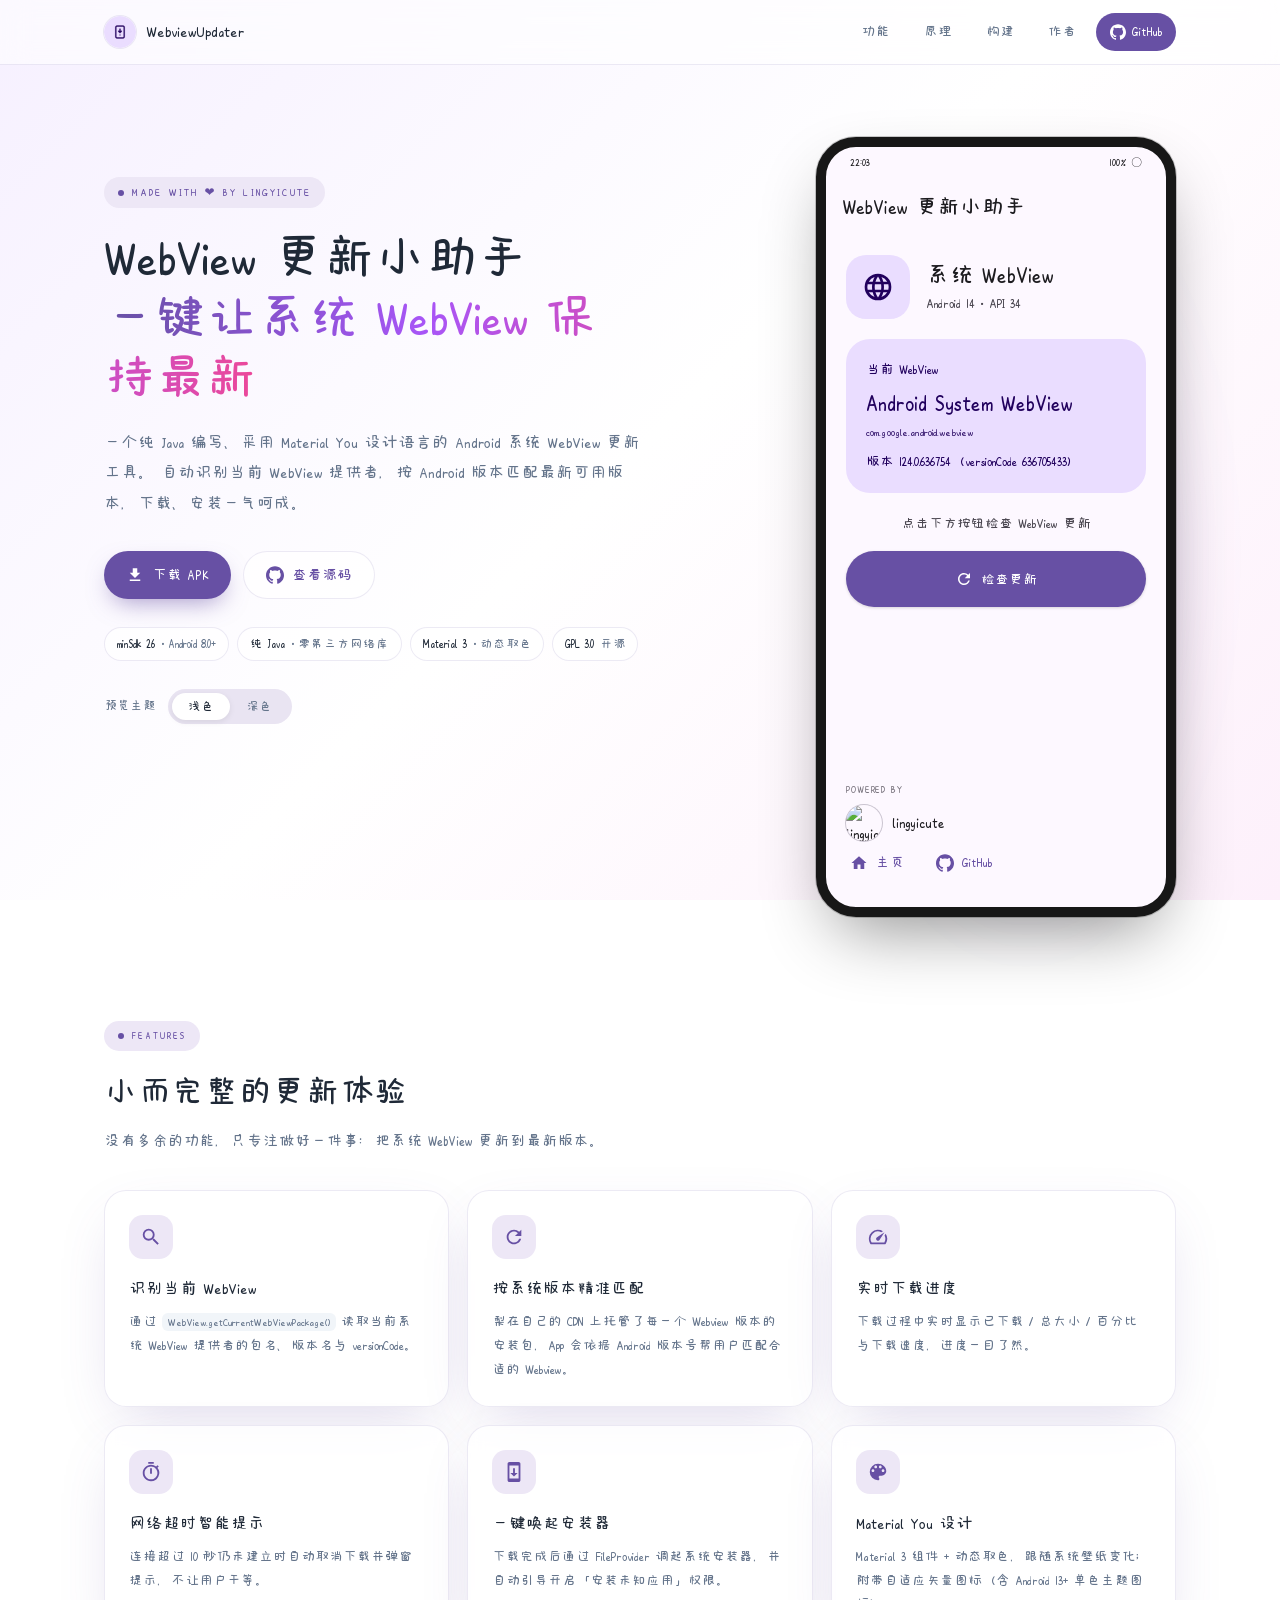
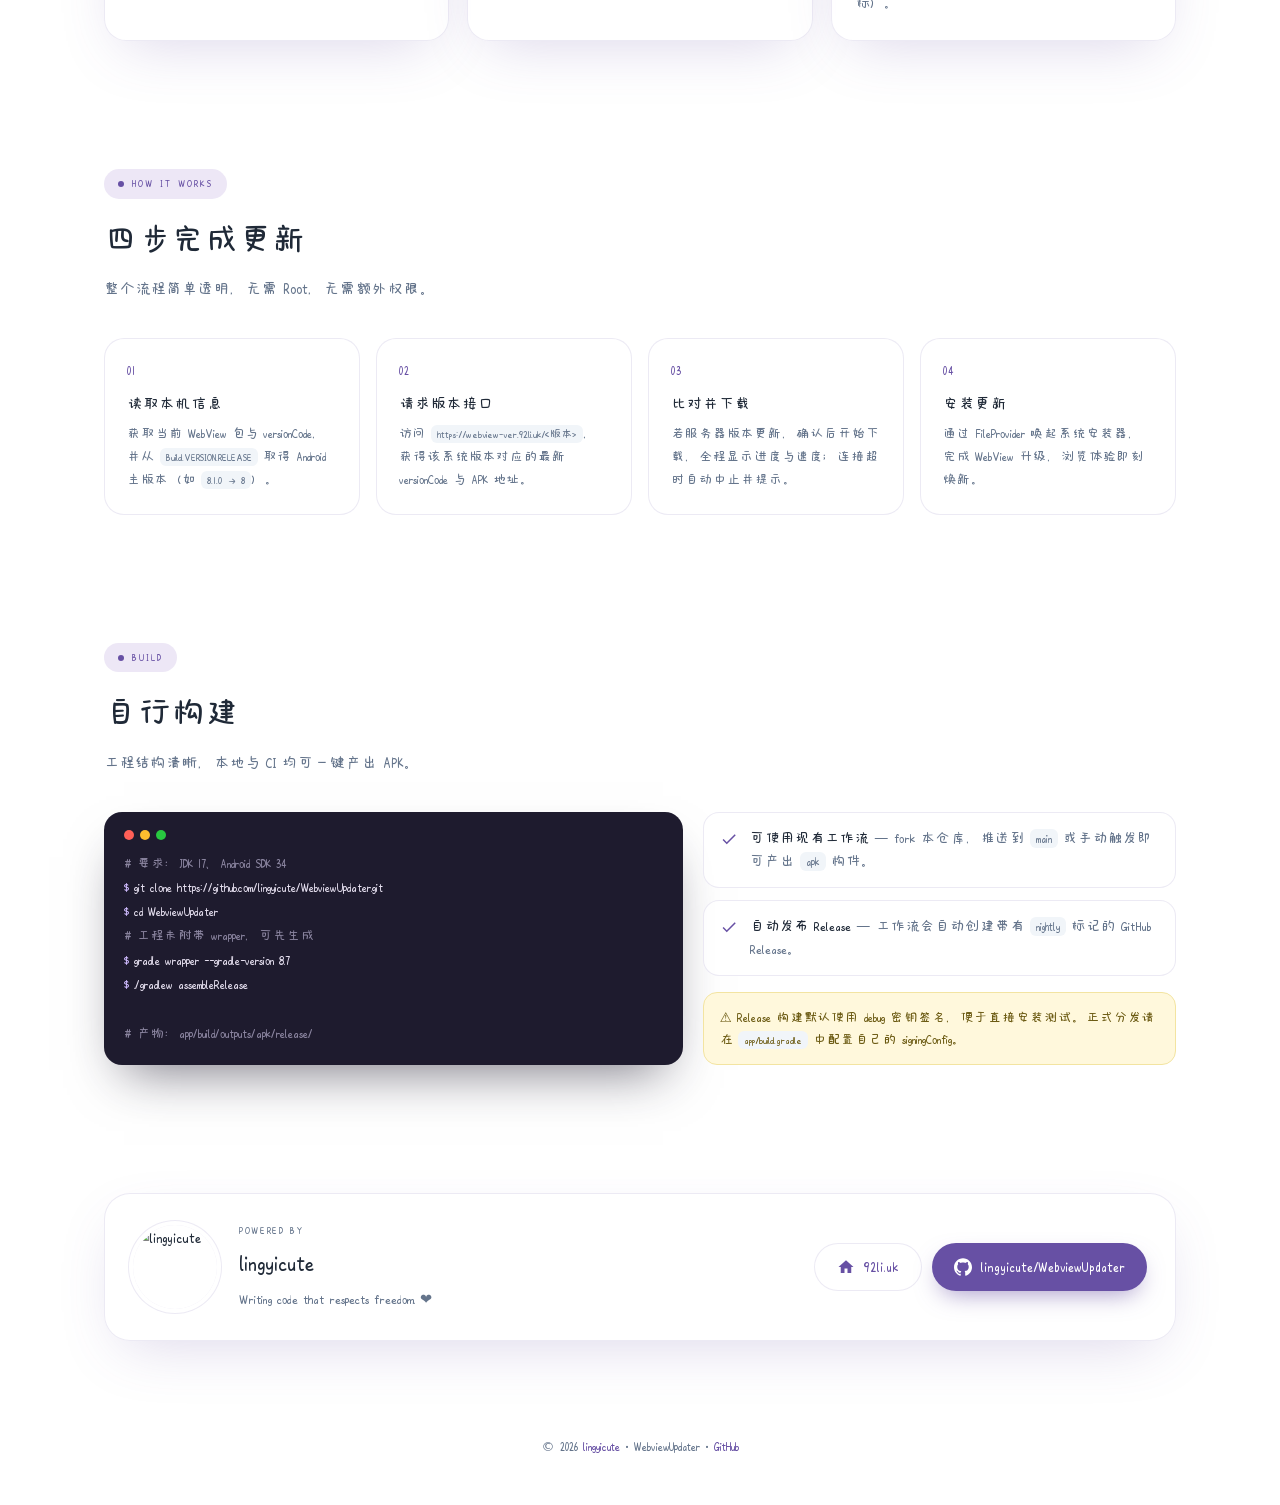
==== web/index.html @ 4792ae17 "fix(web): 修复移动端预览光晕横向溢出并完善无障碍属性与冗余代码清理 隐藏横向溢出并允许预览内屏滚动；补充状态栏aria-live与装饰图标aria-hidden；移除未用图标与样式并兼容旧版" ====
<!DOCTYPE html>
<html lang="zh-CN">
<head>
  <meta charset="UTF-8" />
  <meta name="viewport" content="width=device-width, initial-scale=1.0" />
  <title>WebView 更新小助手 by lingyicute</title>
  <meta name="description" content="一个纯 Java、Material You 风格的 Android 系统 WebView 更新工具。开源、轻量，全自动检查和安装更新。Made with love by lingyicute." />
  <link rel="icon" href="https://92li.uk/static/img/favicon.png" />
  <style>
    @font-face{
  font-family:"Nebulove";
  src:url("[data-uri]") format("woff2"),
      url("https://cdn.jsdelivr.net/gh/lingyicute/Nebulove@main/Nebulove.woff2") format("woff2");
  font-weight:100 900;
  font-display:swap;
}

    /* ========== 全局变量 ========== */
    :root {
      --bg-1: #f6f0ff;
      --bg-2: #ffffff;
      --bg-3: #fdf0fb;
      --text: #1f2937;
      --muted: #64748b;
      --accent: #6750a4;
      --accent-soft: #ede7f6;
      --accent-strong: #4f378b;
      --card: rgba(255, 255, 255, 0.72);
      --card-border: rgba(103, 80, 164, 0.12);
      --code-bg: #f1f5f9;
      --shadow: 0 20px 60px -20px rgba(103, 80, 164, 0.25);

      /* Material You – light */
      --m-surface: #fdf8ff;
      --m-on-surface: #1c1b1f;
      --m-on-surface-variant: #49454f;
      --m-outline: #79747e;
      --m-outline-variant: #cac4d0;
      --m-primary: #6750a4;
      --m-on-primary: #ffffff;
      --m-primary-container: #eaddff;
      --m-on-primary-container: #21005d;
      --m-hover: rgba(0, 0, 0, 0.05);
      --m-active: rgba(0, 0, 0, 0.1);
    }

    .phone.dark {
      --m-surface: #141218;
      --m-on-surface: #e6e0e9;
      --m-on-surface-variant: #cac4d0;
      --m-outline: #938f99;
      --m-outline-variant: #49454f;
      --m-primary: #d0bcff;
      --m-on-primary: #381e72;
      --m-primary-container: #4f378b;
      --m-on-primary-container: #eaddff;
      --m-hover: rgba(255, 255, 255, 0.08);
      --m-active: rgba(255, 255, 255, 0.14);
    }

    /* ========== 基础 ========== */
    *, *::before, *::after { box-sizing: border-box; margin: 0; padding: 0; }
    html { scroll-behavior: smooth; }
    body {
      font-family: "Nebulove", system-ui, -apple-system, "Segoe UI", "PingFang SC", "Microsoft YaHei", sans-serif;
      color: var(--text);
      background: linear-gradient(135deg, var(--bg-1) 0%, var(--bg-2) 50%, var(--bg-3) 100%);
      background-attachment: fixed;
      line-height: 1.6;
      overflow-x: hidden;
      -webkit-font-smoothing: antialiased;
    }
    a { color: inherit; text-decoration: none; }
    code {
      font-family: "Nebulove", ui-monospace, SFMono-Regular, Menlo, monospace;
      background: var(--code-bg);
      padding: 2px 6px;
      border-radius: 6px;
      font-size: 0.85em;
    }
    .container { max-width: 1120px; margin: 0 auto; padding: 0 24px; }
    svg { display: block; }

    /* ========== 顶栏 ========== */
    .nav {
      position: sticky; top: 0; z-index: 50;
      -webkit-backdrop-filter: blur(14px); backdrop-filter: blur(14px);
      background: rgba(255, 255, 255, 0.6);
      border-bottom: 1px solid var(--card-border);
    }
    .nav .container { height: 64px; display: flex; align-items: center; justify-content: space-between; }
    .brand { display: flex; align-items: center; gap: 10px; font-weight: 600; font-size: 17px; }
    .brand img { width: 32px; height: 32px; border-radius: 50%; box-shadow: 0 0 0 1px var(--card-border); }
    .nav-links { display: flex; gap: 6px; align-items: center; }
    .nav-links a {
      padding: 8px 14px; border-radius: 999px; font-size: 14px; color: var(--muted);
      transition: background .2s, color .2s;
    }
    .nav-links a:hover { background: var(--accent-soft); color: var(--accent); }
    .nav-links a.primary { background: var(--accent); color: #fff; display: inline-flex; align-items: center; gap: 6px; }
    .nav-links a.primary:hover { background: var(--accent-strong); }
    .nav-links a.primary svg { width: 16px; height: 16px; }
    @media (max-width: 640px) { .nav-links a:not(.primary) { display: none; } }

    /* ========== Hero ========== */
    .hero { padding: 72px 0 40px; }
    .hero .container {
      display: flex; flex-direction: column; align-items: center; gap: 48px;
    }
    @media (min-width: 1024px) {
      .hero .container { flex-direction: row; align-items: flex-start; justify-content: space-between; }
    }
    .hero-copy { max-width: 540px; }
    @media (min-width: 1024px) { .hero-copy { padding-top: 40px; } }
    .eyebrow {
      display: inline-flex; align-items: center; gap: 8px;
      font-size: 12px; font-weight: 600; letter-spacing: 0.18em; text-transform: uppercase;
      color: var(--accent);
      background: var(--accent-soft); padding: 6px 14px; border-radius: 999px;
    }
    .eyebrow::before { content: ""; width: 6px; height: 6px; border-radius: 50%; background: var(--accent); }
    .hero h1 {
      margin-top: 20px; font-size: clamp(34px, 5vw, 52px); font-weight: 700;
      line-height: 1.15; letter-spacing: -0.02em;
    }
    .hero h1 span {
      background: linear-gradient(90deg, #6750a4, #a855f7, #ec4899);
      -webkit-background-clip: text; background-clip: text; color: transparent;
    }
    .hero .lead { margin-top: 20px; font-size: 17px; color: var(--muted); line-height: 1.8; }
    .hero-actions { margin-top: 32px; display: flex; flex-wrap: wrap; gap: 12px; }
    .btn {
      display: inline-flex; align-items: center; gap: 8px;
      height: 48px; padding: 0 22px; border-radius: 999px;
      font-size: 15px; font-weight: 600; border: 0; cursor: pointer;
      transition: transform .15s, box-shadow .2s, background .2s;
    }
    .btn svg { width: 18px; height: 18px; }
    .btn:active { transform: scale(0.98); }
    .btn-primary { background: var(--accent); color: #fff; box-shadow: 0 10px 25px -8px rgba(103, 80, 164, 0.6); }
    .btn-primary:hover { background: var(--accent-strong); }
    .btn-ghost { background: rgba(255,255,255,0.7); color: var(--accent); border: 1px solid var(--card-border); }
    .btn-ghost:hover { background: #fff; }
    .hero-meta { margin-top: 28px; display: flex; flex-wrap: wrap; gap: 8px; }
    .chip {
      display: inline-flex; align-items: center; gap: 6px;
      font-size: 12.5px; padding: 6px 12px; border-radius: 999px;
      background: rgba(255,255,255,0.75); border: 1px solid var(--card-border); color: var(--muted);
    }
    .chip b { color: var(--text); font-weight: 600; }

    /* 主题切换 */
    .theme-toggle { margin-top: 28px; display: flex; align-items: center; gap: 12px; }
    .theme-toggle > span { font-size: 13px; color: var(--muted); }
    .segmented { display: inline-flex; background: #e9e4f2; padding: 4px; border-radius: 999px; }
    .segmented button {
      font-family: inherit; border: 0; background: transparent; cursor: pointer;
      padding: 6px 16px; border-radius: 999px; font-size: 13px; font-weight: 500; color: var(--muted);
      transition: background .2s, color .2s, box-shadow .2s;
    }
    .segmented button:hover { color: var(--text); }
    .segmented button.active { background: #fff; color: var(--text); box-shadow: 0 2px 6px rgba(0,0,0,0.08); }

    /* ========== 手机预览 ========== */
    .phone-wrap { position: relative; flex-shrink: 0; max-width: 100%; }
    .phone-wrap::before {
      content: ""; position: absolute; inset: 30px -30px -30px 30px; z-index: -1;
      background: radial-gradient(closest-side, rgba(168, 85, 247, 0.25), transparent);
      filter: blur(30px); pointer-events: none;
    }
    .phone {
      position: relative; display: flex; flex-direction: column;
      width: 360px; max-width: 100%; height: 780px; overflow: hidden;
      border-radius: 40px; border: 10px solid #171717;
      background: var(--m-surface); color: var(--m-on-surface);
      box-shadow: 0 30px 70px -20px rgba(0,0,0,0.45), 0 0 0 1px rgba(0,0,0,0.2);
      transition: background .35s, color .35s;
    }
    @media (max-width: 400px) { .phone { width: 320px; height: 700px; } }
    .status-bar {
      height: 32px; display: flex; align-items: center; justify-content: space-between;
      padding: 0 24px; font-size: 11px; font-weight: 500;
    }
    .status-bar span { display: flex; align-items: center; gap: 4px; }
    .toolbar { height: 56px; display: flex; align-items: center; padding: 0 16px; font-size: 22px; }
    .screen { flex: 1; min-height: 0; overflow-y: auto; display: flex; flex-direction: column; padding: 8px 20px 24px; }
    .app-head { display: flex; align-items: center; padding: 12px 0; }
    .app-icon {
      width: 64px; height: 64px; border-radius: 20px; display: flex; align-items: center; justify-content: center;
      background: var(--m-primary-container); color: var(--m-on-primary-container); transition: background .35s;
    }
    .app-icon svg { width: 32px; height: 32px; }
    .app-head-text { margin-left: 16px; }
    .app-head-text .t { font-size: 24px; line-height: 32px; }
    .app-head-text .s { margin-top: 2px; font-size: 14px; color: var(--m-on-surface-variant); }
    .m-card {
      margin-top: 8px; padding: 20px; border-radius: 24px;
      background: var(--m-primary-container); color: var(--m-on-primary-container); transition: background .35s;
    }
    .m-card .label { font-size: 14px; font-weight: 500; }
    .m-card .title { margin-top: 6px; font-size: 24px; line-height: 32px; }
    .m-card .pkg { margin-top: 4px; font-size: 12px; opacity: .9; letter-spacing: .01em; }
    .m-card .ver { margin-top: 8px; font-size: 14px; }
    .m-status { margin-top: 20px; text-align: center; font-size: 14px; color: var(--m-on-surface-variant); min-height: 22px; }
    .m-btn {
      margin-top: 16px; height: 56px; width: 100%; border-radius: 999px; border: 0; cursor: pointer;
      font-family: inherit; font-size: 14px; font-weight: 500;
      display: flex; align-items: center; justify-content: center; gap: 8px;
      background: var(--m-primary); color: var(--m-on-primary);
      box-shadow: 0 1px 3px rgba(0,0,0,0.15); transition: filter .2s, transform .1s, background .35s;
    }
    .m-btn:hover:not(:disabled) { filter: brightness(1.1); }
    .m-btn:active:not(:disabled) { transform: scale(0.99); }
    .m-btn:disabled { opacity: 0.72; cursor: not-allowed; }
    .m-btn svg { width: 18px; height: 18px; }
    .m-btn.spinning svg { animation: spin .8s linear infinite; }
    @keyframes spin { to { transform: rotate(360deg); } }
    .spacer { flex: 1; min-height: 32px; }

    /* 署名区块 */
    .credit { display: flex; flex-direction: column; align-items: flex-start; }
    .credit .powered { font-size: 11px; font-weight: 500; text-transform: uppercase; letter-spacing: .08em; color: var(--m-outline); }
    .credit .who { margin-top: 6px; display: flex; align-items: center; }
    .credit .who img { width: 36px; height: 36px; border-radius: 50%; object-fit: cover; box-shadow: 0 0 0 1px var(--m-outline-variant); }
    .credit .who span { margin-left: 10px; font-size: 16px; font-weight: 500; color: var(--m-on-surface); }
    .credit .links { margin-top: 2px; margin-left: -8px; display: flex; align-items: center; gap: 4px; }
    .credit .links a {
      height: 40px; display: flex; align-items: center; gap: 8px; padding: 0 16px 0 12px;
      border-radius: 999px; font-size: 14px; font-weight: 500; color: var(--m-primary);
      transition: background .2s;
    }
    .credit .links a:hover { background: var(--m-hover); }
    .credit .links a:active { background: var(--m-active); }
    .credit .links svg { width: 18px; height: 18px; }

    /* ========== 通用 Section ========== */
    section { padding: 64px 0; }
    .section-head { max-width: 640px; margin-bottom: 36px; }
    .section-head .eyebrow { font-size: 11px; }
    .section-head h2 { margin-top: 14px; font-size: clamp(26px, 3.4vw, 34px); font-weight: 700; letter-spacing: -0.01em; }
    .section-head p { margin-top: 10px; color: var(--muted); font-size: 15.5px; }

    .grid { display: grid; gap: 18px; grid-template-columns: repeat(auto-fit, minmax(260px, 1fr)); }
    .card {
      background: var(--card); border: 1px solid var(--card-border); border-radius: 22px; padding: 24px;
      -webkit-backdrop-filter: blur(8px); backdrop-filter: blur(8px); box-shadow: var(--shadow);
      transition: transform .2s, box-shadow .2s;
    }
    .card:hover { transform: translateY(-3px); box-shadow: 0 28px 60px -22px rgba(103, 80, 164, 0.35); }
    .card .ic {
      width: 44px; height: 44px; border-radius: 14px; display: flex; align-items: center; justify-content: center;
      background: var(--accent-soft); color: var(--accent); margin-bottom: 16px;
    }
    .card .ic svg { width: 22px; height: 22px; }
    .card h3 { font-size: 17px; font-weight: 600; }
    .card p { margin-top: 8px; font-size: 14px; color: var(--muted); line-height: 1.7; }

    /* 工作原理步骤 */
    .steps { display: grid; gap: 16px; grid-template-columns: repeat(auto-fit, minmax(220px, 1fr)); counter-reset: step; }
    .step {
      position: relative; padding: 22px 22px 22px 22px; border-radius: 20px;
      background: var(--card); border: 1px solid var(--card-border);
    }
    .step::before {
      counter-increment: step; content: counter(step, decimal-leading-zero);
      display: block; font-size: 13px; font-weight: 700; letter-spacing: .1em; color: var(--accent); margin-bottom: 10px;
    }
    .step h4 { font-size: 15.5px; font-weight: 600; }
    .step p { margin-top: 6px; font-size: 13.5px; color: var(--muted); line-height: 1.7; }

    /* 构建 */
    .build-grid { display: grid; gap: 20px; grid-template-columns: 1fr; }
    @media (min-width: 900px) { .build-grid { grid-template-columns: 1.1fr 0.9fr; } }
    .terminal {
      background: #1e1b2e; color: #e6e0f0; border-radius: 18px; padding: 18px 20px;
      font-family: "Nebulove", ui-monospace, Menlo, monospace; font-size: 13.5px; line-height: 1.8;
      box-shadow: 0 25px 50px -20px rgba(30, 27, 46, 0.6); overflow-x: auto;
    }
    .terminal .dots { display: flex; gap: 6px; margin-bottom: 12px; }
    .terminal .dots i { width: 10px; height: 10px; border-radius: 50%; display: block; }
    .terminal .c { color: #8b85a0; }
    .terminal .p { color: #d0bcff; }
    .info-list { list-style: none; display: flex; flex-direction: column; gap: 12px; }
    .info-list li {
      display: flex; gap: 12px; align-items: flex-start; font-size: 14.5px;
      padding: 14px 16px; border-radius: 16px; background: var(--card); border: 1px solid var(--card-border);
    }
    .info-list li svg { width: 18px; height: 18px; flex-shrink: 0; color: var(--accent); margin-top: 3px; }
    .info-list li span { color: var(--muted); }
    .info-list li b { color: var(--text); font-weight: 600; }
    .note {
      margin-top: 16px; padding: 14px 16px; border-radius: 14px; font-size: 13.5px; color: #6b5a12;
      background: #fff8dc; border: 1px solid #f3e4a1;
    }

    /* 作者 */
    .author {
      display: flex; flex-wrap: wrap; align-items: center; gap: 22px;
      padding: 28px; border-radius: 26px; background: var(--card); border: 1px solid var(--card-border); box-shadow: var(--shadow);
    }
    .author img { width: 84px; height: 84px; border-radius: 50%; object-fit: cover; box-shadow: 0 0 0 4px #fff, 0 0 0 5px var(--card-border); }
    .author .info { flex: 1; min-width: 220px; }
    .author .info .powered { font-size: 11px; font-weight: 600; letter-spacing: .15em; text-transform: uppercase; color: var(--muted); }
    .author .info h3 { font-size: 24px; font-weight: 700; margin-top: 4px; }
    .author .info p { color: var(--muted); font-size: 14.5px; margin-top: 6px; }
    .author .links { display: flex; gap: 10px; flex-wrap: wrap; }

    /* 页脚 */
    footer { padding: 32px 0 48px; text-align: center; color: var(--muted); font-size: 13px; }
    footer a { color: var(--accent); }
    footer a:hover { text-decoration: underline; }

    /* 入场动画 */
    .reveal { opacity: 0; transform: translateY(18px); transition: opacity .6s ease, transform .6s ease; }
    .reveal.in { opacity: 1; transform: none; }
    @media (prefers-reduced-motion: reduce) {
      .reveal { opacity: 1; transform: none; transition: none; }
      .m-btn.spinning svg { animation: none; }
    }
  </style>
</head>
<body>

  <!-- SVG 图标定义 -->
  <svg width="0" height="0" style="position:absolute" aria-hidden="true">
    <symbol id="i-home" viewBox="0 0 24 24"><path fill="currentColor" d="M10 20v-6h4v6h5v-8h3L12 3 2 12h3v8z"/></symbol>
    <symbol id="i-github" viewBox="0 0 24 24"><path fill="currentColor" d="M12 .297c-6.63 0-12 5.373-12 12 0 5.303 3.438 9.8 8.205 11.385.6.113.82-.258.82-.577 0-.285-.01-1.04-.015-2.04-3.338.724-4.042-1.61-4.042-1.61C4.422 18.07 3.633 17.7 3.633 17.7c-1.087-.744.084-.729.084-.729 1.205.084 1.838 1.236 1.838 1.236 1.07 1.835 2.809 1.305 3.495.998.108-.776.417-1.305.76-1.605-2.665-.3-5.466-1.332-5.466-5.93 0-1.31.465-2.38 1.235-3.22-.135-.303-.54-1.523.105-3.176 0 0 1.005-.322 3.3 1.23.96-.267 1.98-.399 3-.405 1.02.006 2.04.138 3 .405 2.28-1.552 3.285-1.23 3.285-1.23.645 1.653.24 2.873.12 3.176.765.84 1.23 1.91 1.23 3.22 0 4.61-2.805 5.625-5.475 5.92.42.36.81 1.096.81 2.22 0 1.606-.015 2.896-.015 3.286 0 .315.21.69.825.57C20.565 22.092 24 17.592 24 12.297c0-6.627-5.373-12-12-12"/></symbol>
    <symbol id="i-refresh" viewBox="0 0 24 24"><path fill="currentColor" d="M17.65 6.35A7.958 7.958 0 0 0 12 4c-4.42 0-7.99 3.58-7.99 8s3.57 8 7.99 8c3.73 0 6.84-2.55 7.73-6h-2.08A5.99 5.99 0 0 1 12 18c-3.31 0-6-2.69-6-6s2.69-6 6-6c1.66 0 3.14.69 4.22 1.78L13 11h7V4l-2.35 2.35z"/></symbol>
    <symbol id="i-globe" viewBox="0 0 24 24"><path fill="currentColor" d="M12 2a10 10 0 1 0 0 20 10 10 0 0 0 0-20Zm6.93 6h-2.95a15.65 15.65 0 0 0-1.38-3.56A8.03 8.03 0 0 1 18.93 8ZM12 4.04c.83 1.2 1.48 2.53 1.91 3.96h-3.82c.43-1.43 1.08-2.76 1.91-3.96ZM4.26 14a8.2 8.2 0 0 1 0-4h3.38a16.5 16.5 0 0 0 0 4H4.26Zm.82 2h2.95c.32 1.25.78 2.45 1.38 3.56A7.99 7.99 0 0 1 5.08 16Zm2.95-8H5.08a7.99 7.99 0 0 1 4.33-3.56A15.65 15.65 0 0 0 8.03 8ZM12 19.96A14 14 0 0 1 10.09 16h3.82A14 14 0 0 1 12 19.96ZM14.34 14H9.66a14.7 14.7 0 0 1 0-4h4.68a14.7 14.7 0 0 1 0 4Zm.25 5.56c.6-1.11 1.06-2.31 1.38-3.56h2.95a8.03 8.03 0 0 1-4.33 3.56ZM16.36 14a16.5 16.5 0 0 0 0-4h3.38a8.2 8.2 0 0 1 0 4h-3.38Z"/></symbol>
    <symbol id="i-download" viewBox="0 0 24 24"><path fill="currentColor" d="M5 20h14v-2H5v2zM19 9h-4V3H9v6H5l7 7 7-7z"/></symbol>
    <symbol id="i-search" viewBox="0 0 24 24"><path fill="currentColor" d="M15.5 14h-.79l-.28-.27A6.47 6.47 0 0 0 16 9.5 6.5 6.5 0 1 0 9.5 16c1.61 0 3.09-.59 4.23-1.57l.27.28v.79l5 4.99L20.49 19l-4.99-5zm-6 0C7.01 14 5 11.99 5 9.5S7.01 5 9.5 5 14 7.01 14 9.5 11.99 14 9.5 14z"/></symbol>
    <symbol id="i-speed" viewBox="0 0 24 24"><path fill="currentColor" d="M20.38 8.57l-1.23 1.85a8 8 0 0 1-.22 7.58H5.07A8 8 0 0 1 15.58 6.85l1.85-1.23A10 10 0 0 0 3.35 19a2 2 0 0 0 1.72 1h13.85a2 2 0 0 0 1.74-1 10 10 0 0 0-.27-10.44zm-9.79 6.84a2 2 0 0 0 2.83 0l5.66-8.49-8.49 5.66a2 2 0 0 0 0 2.83z"/></symbol>
    <symbol id="i-timer" viewBox="0 0 24 24"><path fill="currentColor" d="M15 1H9v2h6V1zm-4 13h2V8h-2v6zm8.03-6.61 1.42-1.42c-.43-.51-.9-.99-1.41-1.41l-1.42 1.42A8.962 8.962 0 0 0 12 4c-4.97 0-9 4.03-9 9s4.02 9 9 9a8.994 8.994 0 0 0 7.03-14.61zM12 20c-3.87 0-7-3.13-7-7s3.13-7 7-7 7 3.13 7 7-3.13 7-7 7z"/></symbol>
    <symbol id="i-install" viewBox="0 0 24 24"><path fill="currentColor" d="M17 1.01 7 1c-1.1 0-2 .9-2 2v18c0 1.1.9 2 2 2h10c1.1 0 2-.9 2-2V3c0-1.1-.9-1.99-2-1.99zM17 19H7V5h10v14zm-1-6h-3V8h-2v5H8l4 4 4-4z"/></symbol>
    <symbol id="i-palette" viewBox="0 0 24 24"><path fill="currentColor" d="M12 3a9 9 0 0 0 0 18c.83 0 1.5-.67 1.5-1.5 0-.39-.15-.74-.39-1.01-.23-.26-.38-.61-.38-.99 0-.83.67-1.5 1.5-1.5H16c2.76 0 5-2.24 5-5 0-4.42-4.03-8-9-8zm-5.5 9c-.83 0-1.5-.67-1.5-1.5S5.67 9 6.5 9 8 9.67 8 10.5 7.33 12 6.5 12zm3-4C8.67 8 8 7.33 8 6.5S8.67 5 9.5 5s1.5.67 1.5 1.5S10.33 8 9.5 8zm5 0c-.83 0-1.5-.67-1.5-1.5S13.67 5 14.5 5s1.5.67 1.5 1.5S15.33 8 14.5 8zm3 4c-.83 0-1.5-.67-1.5-1.5S16.67 9 17.5 9s1.5.67 1.5 1.5-.67 1.5-1.5 1.5z"/></symbol>
    <symbol id="i-check" viewBox="0 0 24 24"><path fill="currentColor" d="M9 16.17 4.83 12l-1.42 1.41L9 19 21 7l-1.41-1.41z"/></symbol>
  </svg>

  <!-- 顶栏 -->
  <header class="nav">
    <div class="container">
      <a class="brand" href="#top">
        <img src="./ic.png" alt="app-icon" />
        WebviewUpdater
      </a>
      <nav class="nav-links">
        <a href="#features">功能</a>
        <a href="#how">原理</a>
        <a href="#build">构建</a>
        <a href="#author">作者</a>
        <a class="primary" href="https://github.com/lingyicute/WebviewUpdater" target="_blank" rel="noreferrer">
          <svg aria-hidden="true"><use href="#i-github"/></svg> GitHub
        </a>
      </nav>
    </div>
  </header>

  <main id="top">
    <!-- Hero -->
    <section class="hero">
      <div class="container">
        <div class="hero-copy reveal">
          <span class="eyebrow">Made with ❤️ by lingyicute</span>
          <h1>WebView 更新小助手<br /><span>一键让系统 WebView 保持最新</span></h1>
          <p class="lead">
            一个纯 Java 编写、采用 Material You 设计语言的 Android 系统 WebView 更新工具。
            自动识别当前 WebView 提供者，按 Android 版本匹配最新可用版本，下载、安装一气呵成。
          </p>
          <div class="hero-actions">
            <a class="btn btn-primary" href="https://github.com/lingyicute/WebviewUpdater/releases" target="_blank" rel="noreferrer">
              <svg aria-hidden="true"><use href="#i-download"/></svg> 下载 APK
            </a>
            <a class="btn btn-ghost" href="https://github.com/lingyicute/WebviewUpdater" target="_blank" rel="noreferrer">
              <svg aria-hidden="true"><use href="#i-github"/></svg> 查看源码
            </a>
          </div>
          <div class="hero-meta">
            <span class="chip"><b>minSdk 26</b> · Android 8.0+</span>
            <span class="chip"><b>纯 Java</b> · 零第三方网络库</span>
            <span class="chip"><b>Material 3</b> · 动态取色</span>
            <span class="chip"><b>GPL 3.0</b> 开源</span>
          </div>
          <div class="theme-toggle">
            <span>预览主题</span>
            <div class="segmented" role="group" aria-label="切换预览主题">
              <button type="button" data-mode="light" class="active" aria-pressed="true">浅色</button>
              <button type="button" data-mode="dark" aria-pressed="false">深色</button>
            </div>
          </div>
        </div>

        <!-- 手机 1:1 预览 -->
        <div class="phone-wrap reveal">
          <div class="phone" id="phone">
            <div class="status-bar">
              <span id="clock">12:30</span>
              <span><span>100% 〇</span></span>
            </div>
            <div class="toolbar">WebView 更新小助手</div>
            <div class="screen">
              <div class="app-head">
                <div class="app-icon"><svg aria-hidden="true"><use href="#i-globe"/></svg></div>
                <div class="app-head-text">
                  <div class="t">系统 WebView</div>
                  <div class="s">Android 14 · API 34</div>
                </div>
              </div>

              <div class="m-card">
                <div class="label">当前 WebView</div>
                <div class="title">Android System WebView</div>
                <div class="pkg">com.google.android.webview</div>
                <div class="ver">版本 124.0.6367.54（versionCode 636705433）</div>
              </div>

              <p class="m-status" id="m-status" aria-live="polite">点击下方按钮检查 WebView 更新</p>

              <button class="m-btn" id="m-check" type="button">
                <svg aria-hidden="true"><use href="#i-refresh"/></svg> <span>检查更新</span>
              </button>

              <div class="spacer"></div>

              <div class="credit">
                <span class="powered">Powered By</span>
                <div class="who">
                  <img src="https://raw.githubusercontent.com/lingyicute/Me/main/static/img/logo.webp" alt="lingyicute 头像" />
                  <span>lingyicute</span>
                </div>
                <div class="links">
                  <a href="https://92li.uk" target="_blank" rel="noreferrer"><svg aria-hidden="true"><use href="#i-home"/></svg>主页</a>
                  <a href="https://github.com/lingyicute/WebviewUpdater" target="_blank" rel="noreferrer"><svg aria-hidden="true"><use href="#i-github"/></svg>GitHub</a>
                </div>
              </div>
            </div>
          </div>
        </div>
      </div>
    </section>

    <!-- 功能 -->
    <section id="features">
      <div class="container">
        <div class="section-head reveal">
          <span class="eyebrow">Features</span>
          <h2>小而完整的更新体验</h2>
          <p>没有多余的功能，只专注做好一件事：把系统 WebView 更新到最新版本。</p>
        </div>
        <div class="grid">
          <div class="card reveal">
            <div class="ic"><svg aria-hidden="true"><use href="#i-search"/></svg></div>
            <h3>识别当前 WebView</h3>
            <p>通过 <code>WebView.getCurrentWebViewPackage()</code> 读取当前系统 WebView 提供者的包名、版本名与 versionCode。</p>
          </div>
          <div class="card reveal">
            <div class="ic"><svg aria-hidden="true"><use href="#i-refresh"/></svg></div>
            <h3>按系统版本精准匹配</h3>
            <p>梨在自己的 CDN 上托管了每一个 Webview 版本的安装包，App 会依据 Android 版本号帮用户匹配合适的 Webview。</p>
          </div>
          <div class="card reveal">
            <div class="ic"><svg aria-hidden="true"><use href="#i-speed"/></svg></div>
            <h3>实时下载进度</h3>
            <p>下载过程中实时显示已下载 / 总大小 / 百分比与下载速度，进度一目了然。</p>
          </div>
          <div class="card reveal">
            <div class="ic"><svg aria-hidden="true"><use href="#i-timer"/></svg></div>
            <h3>网络超时智能提示</h3>
            <p>连接超过 10 秒仍未建立时自动取消下载并弹窗提示，不让用户干等。</p>
          </div>
          <div class="card reveal">
            <div class="ic"><svg aria-hidden="true"><use href="#i-install"/></svg></div>
            <h3>一键唤起安装器</h3>
            <p>下载完成后通过 FileProvider 调起系统安装器，并自动引导开启「安装未知应用」权限。</p>
          </div>
          <div class="card reveal">
            <div class="ic"><svg aria-hidden="true"><use href="#i-palette"/></svg></div>
            <h3>Material You 设计</h3>
            <p>Material 3 组件 + 动态取色，跟随系统壁纸变化；附带自适应矢量图标（含 Android 13+ 单色主题图标）。</p>
          </div>
        </div>
      </div>
    </section>

    <!-- 工作原理 -->
    <section id="how">
      <div class="container">
        <div class="section-head reveal">
          <span class="eyebrow">How it works</span>
          <h2>四步完成更新</h2>
          <p>整个流程简单透明，无需 Root，无需额外权限。</p>
        </div>
        <div class="steps">
          <div class="step reveal">
            <h4>读取本机信息</h4>
            <p>获取当前 WebView 包与 versionCode，并从 <code>Build.VERSION.RELEASE</code> 取得 Android 主版本（如 <code>8.1.0 → 8</code>）。</p>
          </div>
          <div class="step reveal">
            <h4>请求版本接口</h4>
            <p>访问 <code>https://webview-ver.92li.uk/&lt;版本&gt;</code>，获得该系统版本对应的最新 versionCode 与 APK 地址。</p>
          </div>
          <div class="step reveal">
            <h4>比对并下载</h4>
            <p>若服务器版本更新，确认后开始下载，全程显示进度与速度；连接超时自动中止并提示。</p>
          </div>
          <div class="step reveal">
            <h4>安装更新</h4>
            <p>通过 FileProvider 唤起系统安装器，完成 WebView 升级，浏览体验即刻焕新。</p>
          </div>
        </div>
      </div>
    </section>

    <!-- 构建 -->
    <section id="build">
      <div class="container">
        <div class="section-head reveal">
          <span class="eyebrow">Build</span>
          <h2>自行构建</h2>
          <p>工程结构清晰，本地与 CI 均可一键产出 APK。</p>
        </div>
        <div class="build-grid">
          <div class="terminal reveal">
            <div class="dots"><i style="background:#ff5f57"></i><i style="background:#febc2e"></i><i style="background:#28c840"></i></div>
            <div><span class="c"># 要求：JDK 17、Android SDK 34</span></div>
            <div><span class="p">$</span> git clone https://github.com/lingyicute/WebviewUpdater.git</div>
            <div><span class="p">$</span> cd WebviewUpdater</div>
            <div><span class="c"># 工程未附带 wrapper，可先生成</span></div>
            <div><span class="p">$</span> gradle wrapper --gradle-version 8.7</div>
            <div><span class="p">$</span> ./gradlew assembleRelease</div>
            <div>&nbsp;</div>
            <div><span class="c"># 产物：app/build/outputs/apk/release/</span></div>
          </div>
          <div class="reveal">
            <ul class="info-list">
              <li><svg aria-hidden="true"><use href="#i-check"/></svg><span><b>可使用现有工作流</b> — fork 本仓库，推送到 <code>main</code> 或手动触发即可产出 <code>apk</code> 构件。</span></li>
              <li><svg aria-hidden="true"><use href="#i-check"/></svg><span><b>自动发布 Release</b> — 工作流会自动创建带有 <code>nightly</code> 标记的 GitHub Release。</span></li>
            </ul>
            <div class="note">
              ⚠️ Release 构建默认使用 debug 密钥签名，便于直接安装测试。正式分发请在 <code>app/build.gradle</code> 中配置自己的 signingConfig。
            </div>
          </div>
        </div>
      </div>
    </section>

    <section id="author">
      <div class="container">
        <div class="author reveal">
          <img src="https://raw.githubusercontent.com/lingyicute/Me/main/static/img/logo.webp" alt="lingyicute" />
          <div class="info">
            <div class="powered">Powered By</div>
            <h3>lingyicute</h3>
            <p>Writing code that respects freedom. ❤️</p>
          </div>
          <div class="links">
            <a class="btn btn-ghost" href="https://92li.uk" target="_blank" rel="noreferrer"><svg aria-hidden="true"><use href="#i-home"/></svg> 92li.uk</a>
            <a class="btn btn-primary" href="https://github.com/lingyicute/WebviewUpdater" target="_blank" rel="noreferrer"><svg aria-hidden="true"><use href="#i-github"/></svg> lingyicute/WebviewUpdater</a>
          </div>
        </div>
      </div>
    </section>
  </main>

  <footer>
    <div class="container">
      © <span id="year"></span> <a href="https://92li.uk" target="_blank" rel="noreferrer">lingyicute</a> · WebviewUpdater ·
      <a href="https://github.com/lingyicute/WebviewUpdater" target="_blank" rel="noreferrer">GitHub</a>
    </div>
  </footer>

  <script>
    (function () {
      'use strict';

      /* ---- 主题切换（浅 / 深） ---- */
      var phone = document.getElementById('phone');
      var segButtons = document.querySelectorAll('.segmented button');
      function setMode(mode, persist) {
        phone.classList.toggle('dark', mode === 'dark');
        for (var i = 0; i < segButtons.length; i++) {
          var active = segButtons[i].getAttribute('data-mode') === mode;
          segButtons[i].classList.toggle('active', active);
          segButtons[i].setAttribute('aria-pressed', active ? 'true' : 'false');
        }
        if (persist) {
          try { localStorage.setItem('wvu-preview-mode', mode); } catch (e) {}
        }
      }
      for (var i = 0; i < segButtons.length; i++) {
        segButtons[i].addEventListener('click', function () {
          setMode(this.getAttribute('data-mode'), true);
        });
      }
      var saved = null;
      try { saved = localStorage.getItem('wvu-preview-mode'); } catch (e) {}
      var mq = window.matchMedia ? window.matchMedia('(prefers-color-scheme: dark)') : null;
      if (saved === 'dark' || saved === 'light') {
        setMode(saved, false);
      } else if (mq && mq.matches) {
        setMode('dark', false);
      } else {
        setMode('light', false);
      }
      function onSchemeChange(e) {
        var currentSaved = null;
        try { currentSaved = localStorage.getItem('wvu-preview-mode'); } catch (err) {}
        if (currentSaved !== 'dark' && currentSaved !== 'light') {
          setMode(e.matches ? 'dark' : 'light', false);
        }
      }
      if (mq) {
        if (mq.addEventListener) mq.addEventListener('change', onSchemeChange);
        else if (mq.addListener) mq.addListener(onSchemeChange);
      }

      /* ---- 状态栏时钟 ---- */
      var clock = document.getElementById('clock');
      function tick() {
        var d = new Date();
        var h = String(d.getHours()).padStart(2, '0');
        var m = String(d.getMinutes()).padStart(2, '0');
        clock.textContent = h + ':' + m;
      }
      tick();
      setInterval(tick, 15000);

      /* ---- 「检查更新」按钮模拟 ---- */
      var checkBtn = document.getElementById('m-check');
      var status = document.getElementById('m-status');
      var checking = false;
      checkBtn.addEventListener('click', function () {
        if (checking) return;
        checking = true;
        checkBtn.disabled = true;
        checkBtn.setAttribute('aria-busy', 'true');
        checkBtn.classList.add('spinning');
        checkBtn.querySelector('span').textContent = '检查中…';
        status.textContent = '正在连接 webview-ver.92li.uk …';
        setTimeout(function () {
          status.textContent = '当前已是最新版本 ✓';
          checkBtn.classList.remove('spinning');
          checkBtn.querySelector('span').textContent = '检查更新';
          checkBtn.removeAttribute('aria-busy');
          checkBtn.disabled = false;
          checking = false;
        }, 1600);
      });

      /* ---- 入场动画 ---- */
      var reveals = document.querySelectorAll('.reveal');
      if ('IntersectionObserver' in window) {
        var io = new IntersectionObserver(function (entries) {
          entries.forEach(function (en) {
            if (en.isIntersecting) { en.target.classList.add('in'); io.unobserve(en.target); }
          });
        }, { threshold: 0.12 });
        reveals.forEach(function (el) { io.observe(el); });
      } else {
        reveals.forEach(function (el) { el.classList.add('in'); });
      }

      /* ---- 页脚年份 ---- */
      document.getElementById('year').textContent = new Date().getFullYear();
    })();
  </script>
</body>
</html>
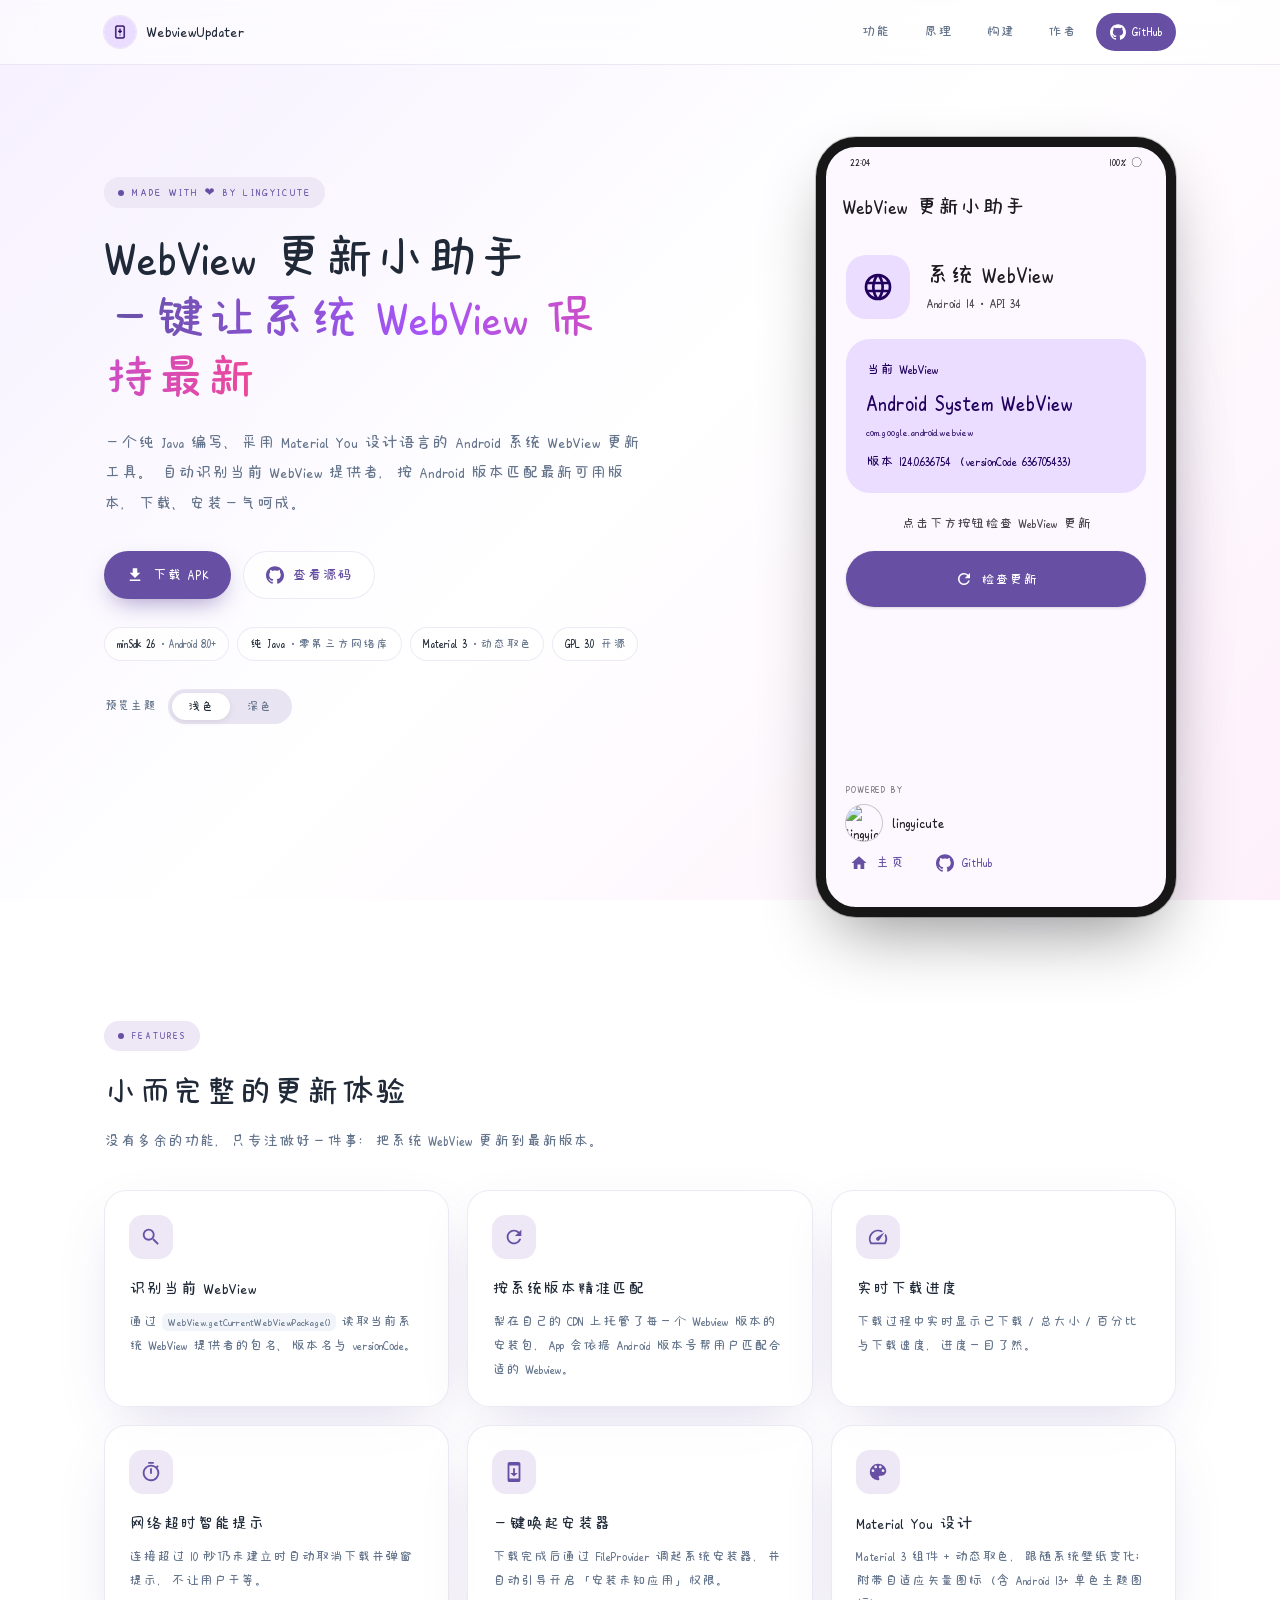
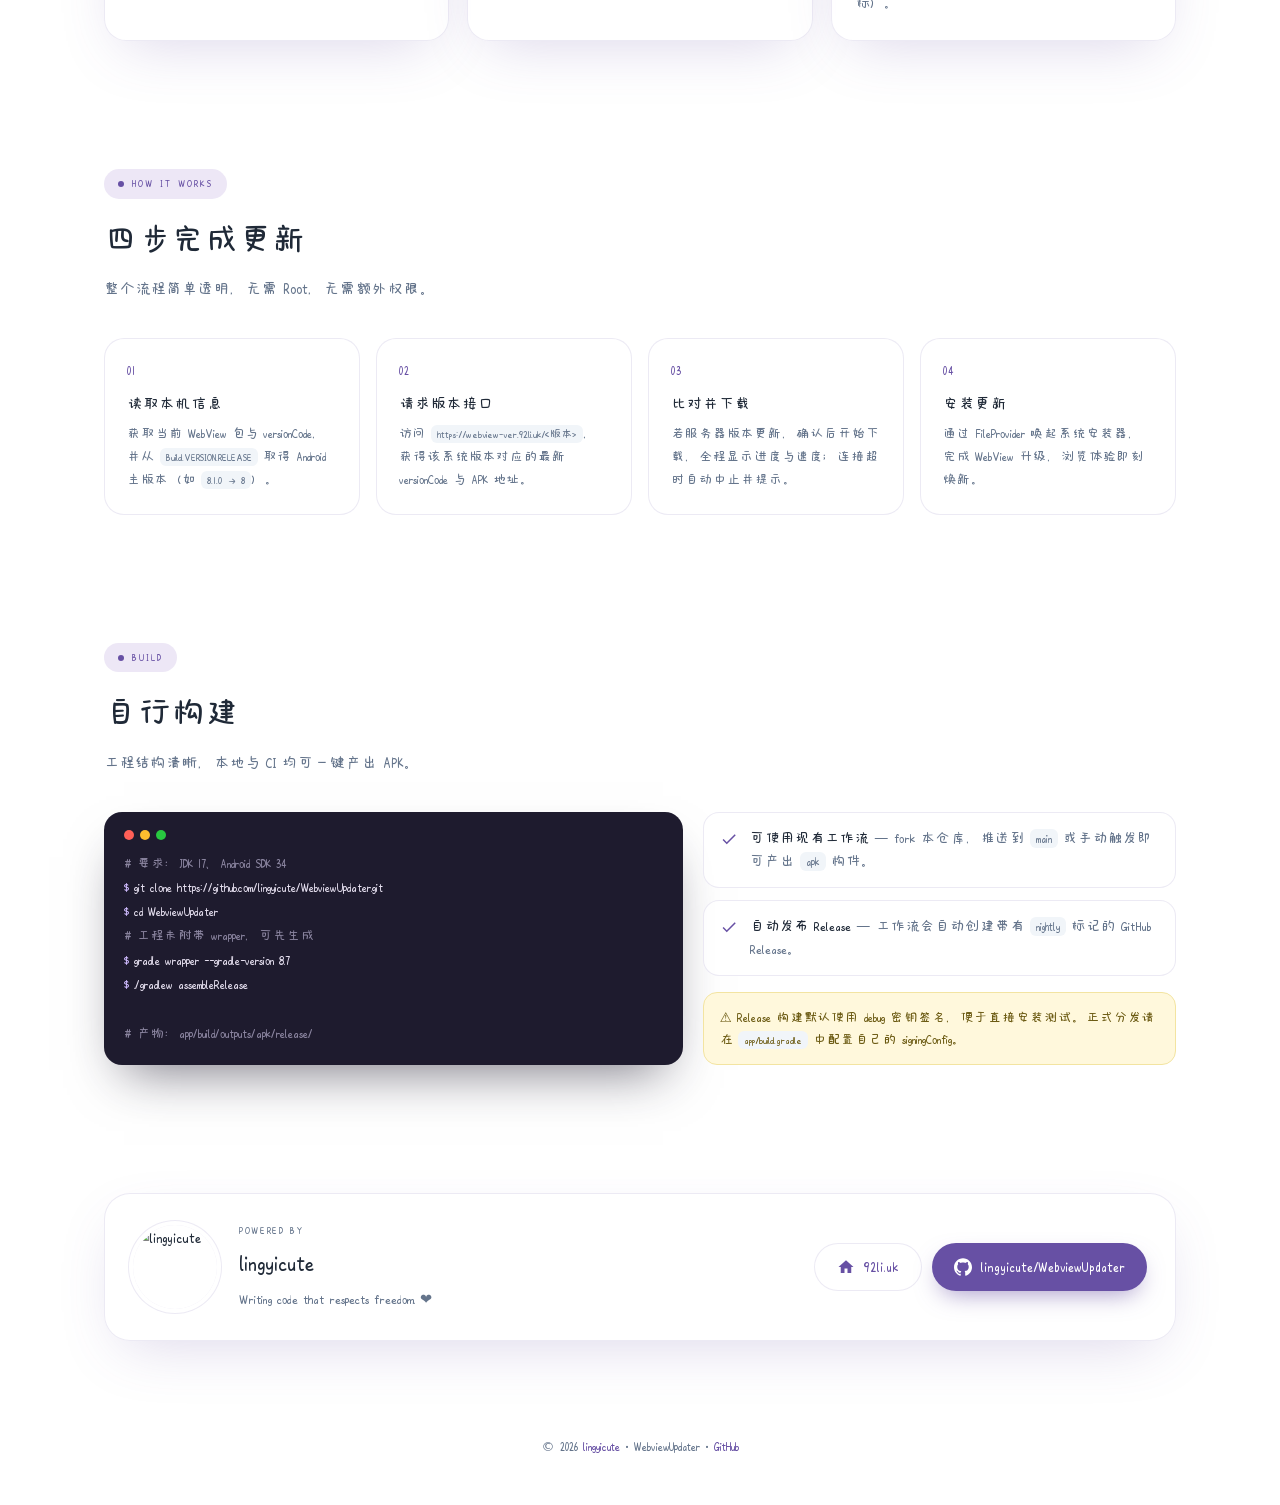
==== commit 8c631cd2: "fix(web): 限制窄屏预览光晕范围以消除横向滚动" ====
--- a/web/index.html
+++ b/web/index.html
@@ -60,7 +60,7 @@
 
     /* ========== 基础 ========== */
     *, *::before, *::after { box-sizing: border-box; margin: 0; padding: 0; }
-    html { scroll-behavior: smooth; }
+    html { scroll-behavior: smooth; scroll-padding-top: 64px; }
     body {
       font-family: "Nebulove", system-ui, -apple-system, "Segoe UI", "PingFang SC", "Microsoft YaHei", sans-serif;
       color: var(--text);
@@ -68,9 +68,12 @@
       background-attachment: fixed;
       line-height: 1.6;
       overflow-x: hidden;
+      overflow-x: clip;
       -webkit-font-smoothing: antialiased;
     }
     a { color: inherit; text-decoration: none; }
+    :focus-visible { outline: 2px solid var(--accent); outline-offset: 2px; }
+    .phone :focus-visible { outline-color: var(--m-primary); }
     code {
       font-family: "Nebulove", ui-monospace, SFMono-Regular, Menlo, monospace;
       background: var(--code-bg);
@@ -168,6 +171,9 @@
       background: radial-gradient(closest-side, rgba(168, 85, 247, 0.25), transparent);
       filter: blur(30px); pointer-events: none;
     }
+    @media (max-width: 480px) {
+      .phone-wrap::before { left: 0; right: 0; }
+    }
     .phone {
       position: relative; display: flex; flex-direction: column;
       width: 360px; max-width: 100%; height: 780px; overflow: hidden;
@@ -187,27 +193,27 @@
     .app-head { display: flex; align-items: center; padding: 12px 0; }
     .app-icon {
       width: 64px; height: 64px; border-radius: 20px; display: flex; align-items: center; justify-content: center;
-      background: var(--m-primary-container); color: var(--m-on-primary-container); transition: background .35s;
+      background: var(--m-primary-container); color: var(--m-on-primary-container); transition: background .35s, color .35s;
     }
     .app-icon svg { width: 32px; height: 32px; }
     .app-head-text { margin-left: 16px; }
     .app-head-text .t { font-size: 24px; line-height: 32px; }
-    .app-head-text .s { margin-top: 2px; font-size: 14px; color: var(--m-on-surface-variant); }
+    .app-head-text .s { margin-top: 2px; font-size: 14px; color: var(--m-on-surface-variant); transition: color .35s; }
     .m-card {
       margin-top: 8px; padding: 20px; border-radius: 24px;
-      background: var(--m-primary-container); color: var(--m-on-primary-container); transition: background .35s;
+      background: var(--m-primary-container); color: var(--m-on-primary-container); transition: background .35s, color .35s;
     }
     .m-card .label { font-size: 14px; font-weight: 500; }
     .m-card .title { margin-top: 6px; font-size: 24px; line-height: 32px; }
     .m-card .pkg { margin-top: 4px; font-size: 12px; opacity: .9; letter-spacing: .01em; }
     .m-card .ver { margin-top: 8px; font-size: 14px; }
-    .m-status { margin-top: 20px; text-align: center; font-size: 14px; color: var(--m-on-surface-variant); min-height: 22px; }
+    .m-status { margin-top: 20px; text-align: center; font-size: 14px; color: var(--m-on-surface-variant); min-height: 22px; transition: color .35s; }
     .m-btn {
       margin-top: 16px; height: 56px; width: 100%; border-radius: 999px; border: 0; cursor: pointer;
       font-family: inherit; font-size: 14px; font-weight: 500;
       display: flex; align-items: center; justify-content: center; gap: 8px;
       background: var(--m-primary); color: var(--m-on-primary);
-      box-shadow: 0 1px 3px rgba(0,0,0,0.15); transition: filter .2s, transform .1s, background .35s;
+      box-shadow: 0 1px 3px rgba(0,0,0,0.15); transition: filter .2s, transform .1s, background .35s, color .35s;
     }
     .m-btn:hover:not(:disabled) { filter: brightness(1.1); }
     .m-btn:active:not(:disabled) { transform: scale(0.99); }
@@ -219,15 +225,15 @@
 
     /* 署名区块 */
     .credit { display: flex; flex-direction: column; align-items: flex-start; }
-    .credit .powered { font-size: 11px; font-weight: 500; text-transform: uppercase; letter-spacing: .08em; color: var(--m-outline); }
+    .credit .powered { font-size: 11px; font-weight: 500; text-transform: uppercase; letter-spacing: .08em; color: var(--m-outline); transition: color .35s; }
     .credit .who { margin-top: 6px; display: flex; align-items: center; }
-    .credit .who img { width: 36px; height: 36px; border-radius: 50%; object-fit: cover; box-shadow: 0 0 0 1px var(--m-outline-variant); }
-    .credit .who span { margin-left: 10px; font-size: 16px; font-weight: 500; color: var(--m-on-surface); }
+    .credit .who img { width: 36px; height: 36px; border-radius: 50%; object-fit: cover; box-shadow: 0 0 0 1px var(--m-outline-variant); transition: box-shadow .35s; }
+    .credit .who span { margin-left: 10px; font-size: 16px; font-weight: 500; color: var(--m-on-surface); transition: color .35s; }
     .credit .links { margin-top: 2px; margin-left: -8px; display: flex; align-items: center; gap: 4px; }
     .credit .links a {
       height: 40px; display: flex; align-items: center; gap: 8px; padding: 0 16px 0 12px;
       border-radius: 999px; font-size: 14px; font-weight: 500; color: var(--m-primary);
-      transition: background .2s;
+      transition: background .2s, color .35s;
     }
     .credit .links a:hover { background: var(--m-hover); }
     .credit .links a:active { background: var(--m-active); }
@@ -311,10 +317,12 @@
     footer a:hover { text-decoration: underline; }
 
     /* 入场动画 */
-    .reveal { opacity: 0; transform: translateY(18px); transition: opacity .6s ease, transform .6s ease; }
-    .reveal.in { opacity: 1; transform: none; }
+    .reveal { opacity: 1; transform: none; transition: opacity .6s ease, transform .6s ease; }
+    .reveal.reveal-pending { opacity: 0; transform: translateY(18px); }
     @media (prefers-reduced-motion: reduce) {
-      .reveal { opacity: 1; transform: none; transition: none; }
+      html { scroll-behavior: auto; }
+      .reveal, .reveal.reveal-pending { opacity: 1; transform: none; transition: none; }
+      .card:hover { transform: none; }
       .m-btn.spinning svg { animation: none; }
     }
   </style>
@@ -322,7 +330,7 @@
 <body>
 
   <!-- SVG 图标定义 -->
-  <svg width="0" height="0" style="position:absolute" aria-hidden="true">
+  <svg width="0" height="0" style="position:absolute;width:0;height:0;overflow:hidden" aria-hidden="true" focusable="false">
     <symbol id="i-home" viewBox="0 0 24 24"><path fill="currentColor" d="M10 20v-6h4v6h5v-8h3L12 3 2 12h3v8z"/></symbol>
     <symbol id="i-github" viewBox="0 0 24 24"><path fill="currentColor" d="M12 .297c-6.63 0-12 5.373-12 12 0 5.303 3.438 9.8 8.205 11.385.6.113.82-.258.82-.577 0-.285-.01-1.04-.015-2.04-3.338.724-4.042-1.61-4.042-1.61C4.422 18.07 3.633 17.7 3.633 17.7c-1.087-.744.084-.729.084-.729 1.205.084 1.838 1.236 1.838 1.236 1.07 1.835 2.809 1.305 3.495.998.108-.776.417-1.305.76-1.605-2.665-.3-5.466-1.332-5.466-5.93 0-1.31.465-2.38 1.235-3.22-.135-.303-.54-1.523.105-3.176 0 0 1.005-.322 3.3 1.23.96-.267 1.98-.399 3-.405 1.02.006 2.04.138 3 .405 2.28-1.552 3.285-1.23 3.285-1.23.645 1.653.24 2.873.12 3.176.765.84 1.23 1.91 1.23 3.22 0 4.61-2.805 5.625-5.475 5.92.42.36.81 1.096.81 2.22 0 1.606-.015 2.896-.015 3.286 0 .315.21.69.825.57C20.565 22.092 24 17.592 24 12.297c0-6.627-5.373-12-12-12"/></symbol>
     <symbol id="i-refresh" viewBox="0 0 24 24"><path fill="currentColor" d="M17.65 6.35A7.958 7.958 0 0 0 12 4c-4.42 0-7.99 3.58-7.99 8s3.57 8 7.99 8c3.73 0 6.84-2.55 7.73-6h-2.08A5.99 5.99 0 0 1 12 18c-3.31 0-6-2.69-6-6s2.69-6 6-6c1.66 0 3.14.69 4.22 1.78L13 11h7V4l-2.35 2.35z"/></symbol>
@@ -340,7 +348,7 @@
   <header class="nav">
     <div class="container">
       <a class="brand" href="#top">
-        <img src="./ic.png" alt="app-icon" />
+        <img src="./ic.png" alt="app-icon" width="32" height="32" decoding="async" />
         WebviewUpdater
       </a>
       <nav class="nav-links">
@@ -348,7 +356,7 @@
         <a href="#how">原理</a>
         <a href="#build">构建</a>
         <a href="#author">作者</a>
-        <a class="primary" href="https://github.com/lingyicute/WebviewUpdater" target="_blank" rel="noreferrer">
+        <a class="primary" href="https://github.com/lingyicute/WebviewUpdater" target="_blank" rel="noopener noreferrer">
           <svg aria-hidden="true"><use href="#i-github"/></svg> GitHub
         </a>
       </nav>
@@ -367,10 +375,10 @@
             自动识别当前 WebView 提供者，按 Android 版本匹配最新可用版本，下载、安装一气呵成。
           </p>
           <div class="hero-actions">
-            <a class="btn btn-primary" href="https://github.com/lingyicute/WebviewUpdater/releases" target="_blank" rel="noreferrer">
+            <a class="btn btn-primary" href="https://github.com/lingyicute/WebviewUpdater/releases" target="_blank" rel="noopener noreferrer">
               <svg aria-hidden="true"><use href="#i-download"/></svg> 下载 APK
             </a>
-            <a class="btn btn-ghost" href="https://github.com/lingyicute/WebviewUpdater" target="_blank" rel="noreferrer">
+            <a class="btn btn-ghost" href="https://github.com/lingyicute/WebviewUpdater" target="_blank" rel="noopener noreferrer">
               <svg aria-hidden="true"><use href="#i-github"/></svg> 查看源码
             </a>
           </div>
@@ -394,7 +402,7 @@
           <div class="phone" id="phone">
             <div class="status-bar">
               <span id="clock">12:30</span>
-              <span><span>100% 〇</span></span>
+              <span>100% 〇</span>
             </div>
             <div class="toolbar">WebView 更新小助手</div>
             <div class="screen">
@@ -424,12 +432,12 @@
               <div class="credit">
                 <span class="powered">Powered By</span>
                 <div class="who">
-                  <img src="https://raw.githubusercontent.com/lingyicute/Me/main/static/img/logo.webp" alt="lingyicute 头像" />
+                  <img src="https://raw.githubusercontent.com/lingyicute/Me/main/static/img/logo.webp" alt="lingyicute 头像" width="36" height="36" loading="lazy" decoding="async" />
                   <span>lingyicute</span>
                 </div>
                 <div class="links">
-                  <a href="https://92li.uk" target="_blank" rel="noreferrer"><svg aria-hidden="true"><use href="#i-home"/></svg>主页</a>
-                  <a href="https://github.com/lingyicute/WebviewUpdater" target="_blank" rel="noreferrer"><svg aria-hidden="true"><use href="#i-github"/></svg>GitHub</a>
+                  <a href="https://92li.uk" target="_blank" rel="noopener noreferrer"><svg aria-hidden="true"><use href="#i-home"/></svg>主页</a>
+                  <a href="https://github.com/lingyicute/WebviewUpdater" target="_blank" rel="noopener noreferrer"><svg aria-hidden="true"><use href="#i-github"/></svg>GitHub</a>
                 </div>
               </div>
             </div>
@@ -520,7 +528,7 @@
         </div>
         <div class="build-grid">
           <div class="terminal reveal">
-            <div class="dots"><i style="background:#ff5f57"></i><i style="background:#febc2e"></i><i style="background:#28c840"></i></div>
+            <div class="dots" aria-hidden="true"><i style="background:#ff5f57"></i><i style="background:#febc2e"></i><i style="background:#28c840"></i></div>
             <div><span class="c"># 要求：JDK 17、Android SDK 34</span></div>
             <div><span class="p">$</span> git clone https://github.com/lingyicute/WebviewUpdater.git</div>
             <div><span class="p">$</span> cd WebviewUpdater</div>
@@ -546,15 +554,15 @@
     <section id="author">
       <div class="container">
         <div class="author reveal">
-          <img src="https://raw.githubusercontent.com/lingyicute/Me/main/static/img/logo.webp" alt="lingyicute" />
+          <img src="https://raw.githubusercontent.com/lingyicute/Me/main/static/img/logo.webp" alt="lingyicute" width="84" height="84" loading="lazy" decoding="async" />
           <div class="info">
             <div class="powered">Powered By</div>
             <h3>lingyicute</h3>
             <p>Writing code that respects freedom. ❤️</p>
           </div>
           <div class="links">
-            <a class="btn btn-ghost" href="https://92li.uk" target="_blank" rel="noreferrer"><svg aria-hidden="true"><use href="#i-home"/></svg> 92li.uk</a>
-            <a class="btn btn-primary" href="https://github.com/lingyicute/WebviewUpdater" target="_blank" rel="noreferrer"><svg aria-hidden="true"><use href="#i-github"/></svg> lingyicute/WebviewUpdater</a>
+            <a class="btn btn-ghost" href="https://92li.uk" target="_blank" rel="noopener noreferrer"><svg aria-hidden="true"><use href="#i-home"/></svg> 92li.uk</a>
+            <a class="btn btn-primary" href="https://github.com/lingyicute/WebviewUpdater" target="_blank" rel="noopener noreferrer"><svg aria-hidden="true"><use href="#i-github"/></svg> lingyicute/WebviewUpdater</a>
           </div>
         </div>
       </div>
@@ -563,8 +571,8 @@
 
   <footer>
     <div class="container">
-      © <span id="year"></span> <a href="https://92li.uk" target="_blank" rel="noreferrer">lingyicute</a> · WebviewUpdater ·
-      <a href="https://github.com/lingyicute/WebviewUpdater" target="_blank" rel="noreferrer">GitHub</a>
+      © <span id="year"></span> <a href="https://92li.uk" target="_blank" rel="noopener noreferrer">lingyicute</a> · WebviewUpdater ·
+      <a href="https://github.com/lingyicute/WebviewUpdater" target="_blank" rel="noopener noreferrer">GitHub</a>
     </div>
   </footer>
 
@@ -583,6 +591,7 @@
           segButtons[i].setAttribute('aria-pressed', active ? 'true' : 'false');
         }
         if (persist) {
+          saved = mode; // 即使存储不可用，也保留本次会话中的手动选择
           try { localStorage.setItem('wvu-preview-mode', mode); } catch (e) {}
         }
       }
@@ -602,6 +611,7 @@
         setMode('light', false);
       }
       function onSchemeChange(e) {
+        if (saved === 'dark' || saved === 'light') return;
         var currentSaved = null;
         try { currentSaved = localStorage.getItem('wvu-preview-mode'); } catch (err) {}
         if (currentSaved !== 'dark' && currentSaved !== 'light') {
@@ -648,15 +658,26 @@
 
       /* ---- 入场动画 ---- */
       var reveals = document.querySelectorAll('.reveal');
-      if ('IntersectionObserver' in window) {
-        var io = new IntersectionObserver(function (entries) {
-          entries.forEach(function (en) {
-            if (en.isIntersecting) { en.target.classList.add('in'); io.unobserve(en.target); }
+      var reduceMotion = window.matchMedia && window.matchMedia('(prefers-reduced-motion: reduce)').matches;
+      if (!reduceMotion && 'IntersectionObserver' in window) {
+        var io;
+        try {
+          io = new IntersectionObserver(function (entries) {
+            entries.forEach(function (en) {
+              if (en.isIntersecting) {
+                en.target.classList.remove('reveal-pending');
+                io.unobserve(en.target);
+              }
+            });
+          }, { threshold: 0 });
+          reveals.forEach(function (el) {
+            io.observe(el);
+            el.classList.add('reveal-pending');
           });
-        }, { threshold: 0.12 });
-        reveals.forEach(function (el) { io.observe(el); });
-      } else {
-        reveals.forEach(function (el) { el.classList.add('in'); });
+        } catch (e) {
+          reveals.forEach(function (el) { el.classList.remove('reveal-pending'); });
+          if (io) io.disconnect();
+        }
       }
 
       /* ---- 页脚年份 ---- */
